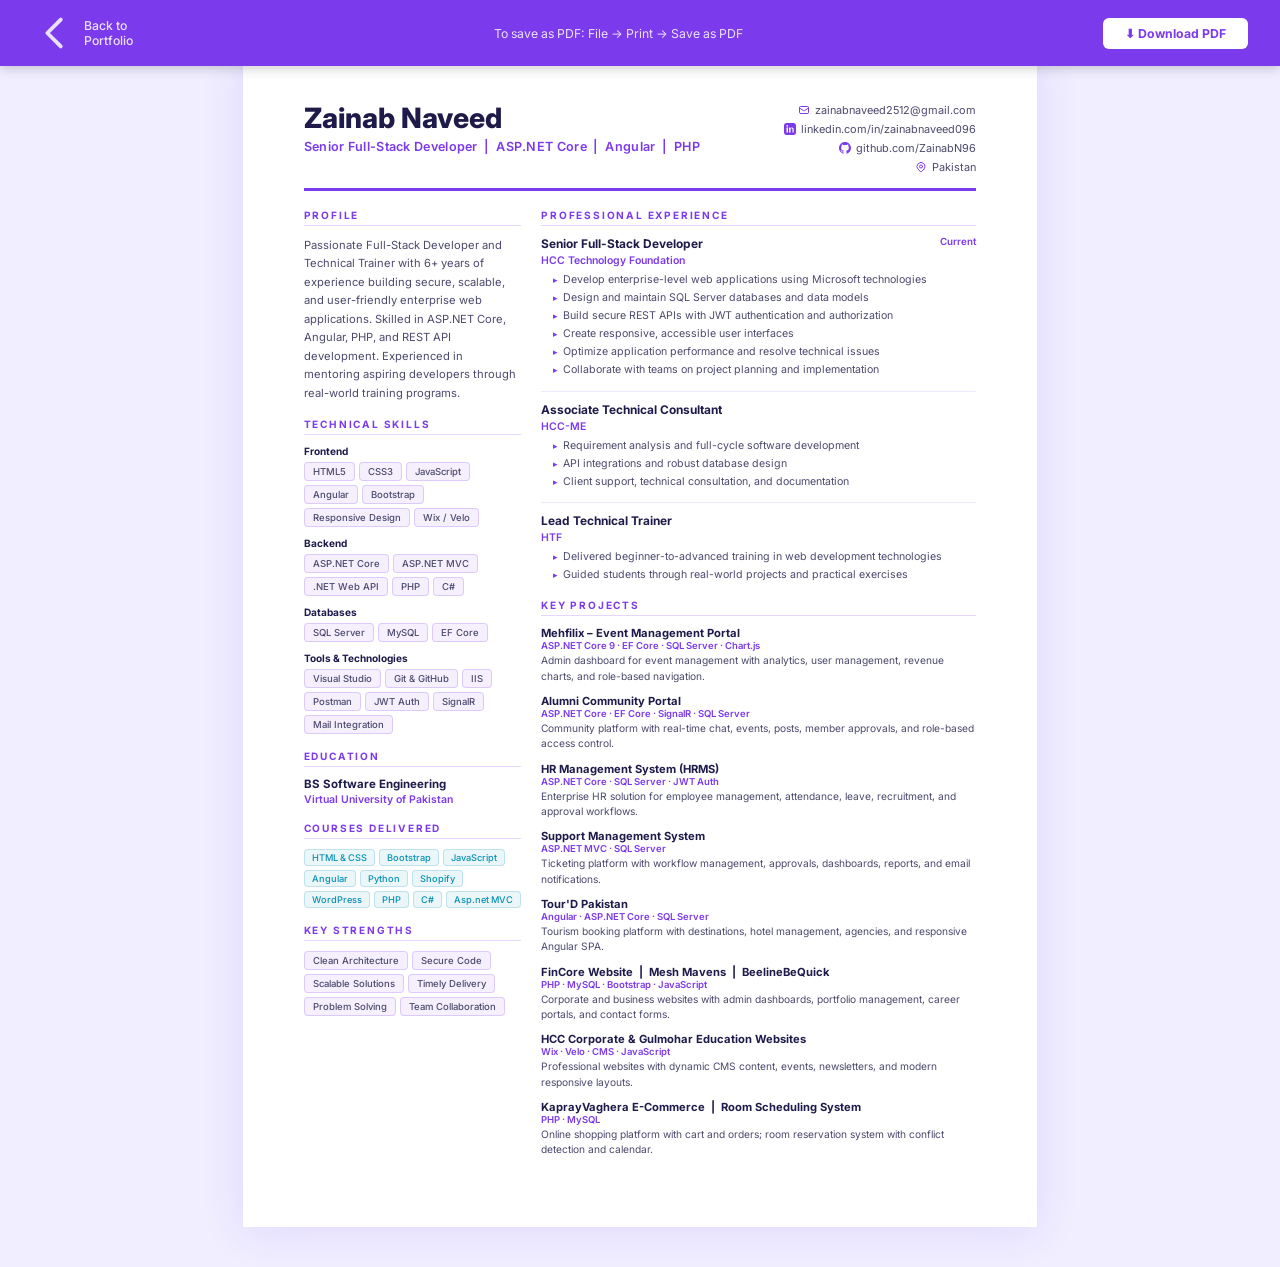
==== cv.html @ 4514706b "XZ" ====
<!DOCTYPE html>
<html lang="en">
<head>
  <meta charset="UTF-8">
  <meta name="viewport" content="width=device-width, initial-scale=1.0">
  <title>CV – Zainab Naveed</title>
  <link href="https://fonts.googleapis.com/css2?family=Inter:wght@300;400;500;600;700;800&display=swap" rel="stylesheet">
  <style>
    /* ── Print trigger bar (hidden when printing) ── */
    .print-bar {
      position: fixed; top: 0; left: 0; right: 0; z-index: 999;
      background: #7c3aed; color: #fff;
      display: flex; align-items: center; justify-content: space-between;
      padding: 10px 32px; font-family: 'Inter', sans-serif;
      font-size: 0.875rem; box-shadow: 0 2px 12px rgba(0,0,0,0.2);
    }
    .print-bar span { opacity: 0.85; }
    .print-btn {
      background: #fff; color: #7c3aed;
      border: none; border-radius: 6px;
      padding: 8px 22px; font-weight: 700;
      font-size: 0.875rem; cursor: pointer;
      font-family: 'Inter', sans-serif;
      transition: opacity 0.2s;
    }
    .print-btn:hover { opacity: 0.88; }
    .back-btn {
      color: rgba(255,255,255,0.85); text-decoration: none;
      font-weight: 500; display: flex; align-items: center; gap: 6px;
    }
    .back-btn:hover { color: #fff; }

    /* ── Page setup ── */
    * { margin: 0; padding: 0; box-sizing: border-box; }
    html { font-size: 14px; }
    body {
      font-family: 'Inter', sans-serif;
      color: #1e1b4b;
      background: #f0eeff;
      padding: 50px 0 40px;
    }

    .page {
      width: 210mm;
      min-height: 297mm;
      background: #fff;
      margin: 0 auto;
      padding: 14mm 16mm 14mm 16mm;
      box-shadow: 0 4px 40px rgba(124,58,237,0.12);
    }

    /* ── Header ── */
    .cv-header {
      display: flex;
      justify-content: space-between;
      align-items: flex-start;
      padding-bottom: 14px;
      border-bottom: 3px solid #7c3aed;
      margin-bottom: 18px;
    }
    .cv-name { font-size: 2rem; font-weight: 800; color: #1e1b4b; line-height: 1.1; }
    .cv-title {
      font-size: 0.9rem; font-weight: 600; color: #7c3aed;
      margin-top: 5px; letter-spacing: 0.3px;
    }
    .cv-contact {
      text-align: right; display: flex;
      flex-direction: column; gap: 5px;
    }
    .cv-contact a, .cv-contact span {
      font-size: 0.78rem; color: #4c4a6d;
      text-decoration: none; display: flex;
      align-items: center; justify-content: flex-end; gap: 5px;
    }
    .cv-contact a:hover { color: #7c3aed; }
    .cv-contact svg { width: 12px; height: 12px; flex-shrink: 0; color: #7c3aed; }

    /* ── Layout ── */
    .cv-body { display: grid; grid-template-columns: 1fr 2fr; gap: 20px; }

    /* ── Section titles ── */
    .section-title {
      font-size: 0.72rem; font-weight: 700;
      text-transform: uppercase; letter-spacing: 1.8px;
      color: #7c3aed; margin-bottom: 10px;
      padding-bottom: 4px;
      border-bottom: 1.5px solid rgba(124,58,237,0.2);
    }

    .cv-section { margin-bottom: 16px; }

    /* ── Skills ── */
    .skill-group { margin-bottom: 10px; }
    .skill-group-title { font-size: 0.72rem; font-weight: 700; color: #1e1b4b; margin-bottom: 5px; }
    .skill-tags { display: flex; flex-wrap: wrap; gap: 4px; }
    .skill-tag {
      font-size: 0.68rem; padding: 3px 8px;
      background: rgba(124,58,237,0.08);
      border: 1px solid rgba(124,58,237,0.2);
      border-radius: 4px; color: #4c4a6d; font-weight: 500;
    }

    /* ── Summary ── */
    .summary-text {
      font-size: 0.8rem; color: #4c4a6d;
      line-height: 1.65;
    }

    /* ── Experience ── */
    .exp-item { margin-bottom: 13px; }
    .exp-header { display: flex; justify-content: space-between; align-items: flex-start; margin-bottom: 3px; }
    .exp-role { font-size: 0.85rem; font-weight: 700; color: #1e1b4b; }
    .exp-date { font-size: 0.7rem; color: #7c3aed; font-weight: 600; white-space: nowrap; }
    .exp-company { font-size: 0.75rem; color: #7c3aed; font-weight: 600; margin-bottom: 5px; }
    .exp-list { padding-left: 12px; }
    .exp-list li {
      font-size: 0.76rem; color: #4c4a6d;
      margin-bottom: 2px; line-height: 1.5;
      list-style: none; position: relative; padding-left: 10px;
    }
    .exp-list li::before { content: '▸'; position: absolute; left: 0; color: #7c3aed; font-size: 0.65rem; top: 1px; }

    /* ── Projects ── */
    .proj-item { margin-bottom: 10px; }
    .proj-name { font-size: 0.8rem; font-weight: 700; color: #1e1b4b; }
    .proj-tech { font-size: 0.68rem; color: #7c3aed; font-weight: 600; margin-bottom: 2px; }
    .proj-desc { font-size: 0.73rem; color: #4c4a6d; line-height: 1.5; }

    /* ── Education ── */
    .edu-degree { font-size: 0.82rem; font-weight: 700; color: #1e1b4b; }
    .edu-inst { font-size: 0.75rem; color: #7c3aed; font-weight: 600; margin-top: 2px; }

    /* ── Courses ── */
    .course-tags { display: flex; flex-wrap: wrap; gap: 4px; }
    .course-tag {
      font-size: 0.66rem; padding: 2px 7px;
      background: rgba(8,145,178,0.08);
      border: 1px solid rgba(8,145,178,0.2);
      border-radius: 4px; color: #0891b2; font-weight: 500;
    }

    /* ── Divider ── */
    hr { border: none; border-top: 1px solid rgba(124,58,237,0.12); margin: 10px 0; }

    /* ── Print styles ── */
    @media print {
      .print-bar { display: none !important; }
      body { background: #fff; padding: 0; }
      .page { box-shadow: none; margin: 0; width: 100%; }
      a { color: inherit; }
      @page { margin: 10mm 12mm; size: A4; }
    }
  </style>
</head>
<body>

  <!-- Print bar -->
  <div class="print-bar">
    <a href="index.html" class="back-btn">
      <svg fill="none" stroke="currentColor" viewBox="0 0 24 24"><path stroke-linecap="round" stroke-linejoin="round" stroke-width="2" d="M15 19l-7-7 7-7"/></svg>
      Back to Portfolio
    </a>
    <span>To save as PDF: File → Print → Save as PDF</span>
    <button class="print-btn" onclick="window.print()">⬇ Download PDF</button>
  </div>

  <!-- CV Page -->
  <div class="page">

    <!-- Header -->
    <div class="cv-header">
      <div>
        <div class="cv-name">Zainab Naveed</div>
        <div class="cv-title">Senior Full-Stack Developer &nbsp;|&nbsp; ASP.NET Core &nbsp;|&nbsp; Angular &nbsp;|&nbsp; PHP</div>
      </div>
      <div class="cv-contact">
        <a href="mailto:zainabnaveed2512@gmail.com">
          <svg fill="none" stroke="currentColor" viewBox="0 0 24 24"><path stroke-linecap="round" stroke-linejoin="round" stroke-width="2" d="M3 8l7.89 5.26a2 2 0 002.22 0L21 8M5 19h14a2 2 0 002-2V7a2 2 0 00-2-2H5a2 2 0 00-2 2v10a2 2 0 002 2z"/></svg>
          zainabnaveed2512@gmail.com
        </a>
        <a href="https://linkedin.com/in/zainabnaveed096" target="_blank">
          <svg fill="currentColor" viewBox="0 0 24 24"><path d="M19 0h-14c-2.76 0-5 2.24-5 5v14c0 2.76 2.24 5 5 5h14c2.76 0 5-2.24 5-5v-14c0-2.76-2.24-5-5-5zm-11 19h-3v-10h3v10zm-1.5-11.27c-.97 0-1.75-.79-1.75-1.75s.78-1.75 1.75-1.75 1.75.79 1.75 1.75-.78 1.75-1.75 1.75zm13.5 11.27h-3v-5.5c0-1.32-.03-3-1.83-3-1.83 0-2.11 1.43-2.11 2.91v5.59h-3v-10h2.88v1.37h.04c.4-.76 1.38-1.56 2.84-1.56 3.04 0 3.6 2 3.6 4.59v5.6z"/></svg>
          linkedin.com/in/zainabnaveed096
        </a>
        <a href="https://github.com/ZainabN96" target="_blank">
          <svg fill="currentColor" viewBox="0 0 24 24"><path d="M12 0C5.37 0 0 5.37 0 12c0 5.3 3.438 9.8 8.205 11.385.6.113.82-.258.82-.577v-2.165c-3.338.726-4.033-1.416-4.033-1.416-.546-1.387-1.333-1.756-1.333-1.756-1.089-.745.083-.729.083-.729 1.205.084 1.839 1.237 1.839 1.237 1.07 1.834 2.807 1.304 3.492.997.107-.775.418-1.305.762-1.604-2.665-.305-5.467-1.334-5.467-5.931 0-1.311.469-2.381 1.236-3.221-.124-.303-.535-1.524.117-3.176 0 0 1.008-.322 3.301 1.23A11.509 11.509 0 0112 5.803c1.02.005 2.047.138 3.006.404 2.291-1.552 3.297-1.23 3.297-1.23.653 1.653.242 2.874.118 3.176.77.84 1.235 1.911 1.235 3.221 0 4.609-2.807 5.624-5.479 5.921.43.372.823 1.102.823 2.222v3.293c0 .319.218.694.825.576C20.565 21.796 24 17.3 24 12c0-6.63-5.37-12-12-12z"/></svg>
          github.com/ZainabN96
        </a>
        <span>
          <svg fill="none" stroke="currentColor" viewBox="0 0 24 24"><path stroke-linecap="round" stroke-linejoin="round" stroke-width="2" d="M17.657 16.657L13.414 20.9a1.998 1.998 0 01-2.827 0l-4.244-4.243a8 8 0 1111.314 0z"/><path stroke-linecap="round" stroke-linejoin="round" stroke-width="2" d="M15 11a3 3 0 11-6 0 3 3 0 016 0z"/></svg>
          Pakistan
        </span>
      </div>
    </div>

    <!-- Body -->
    <div class="cv-body">

      <!-- LEFT COLUMN -->
      <div class="cv-left">

        <!-- Summary -->
        <div class="cv-section">
          <div class="section-title">Profile</div>
          <p class="summary-text">
            Passionate Full-Stack Developer and Technical Trainer with 6+ years of experience building secure, scalable, and user-friendly enterprise web applications. Skilled in ASP.NET Core, Angular, PHP, and REST API development. Experienced in mentoring aspiring developers through real-world training programs.
          </p>
        </div>

        <!-- Skills -->
        <div class="cv-section">
          <div class="section-title">Technical Skills</div>

          <div class="skill-group">
            <div class="skill-group-title">Frontend</div>
            <div class="skill-tags">
              <span class="skill-tag">HTML5</span>
              <span class="skill-tag">CSS3</span>
              <span class="skill-tag">JavaScript</span>
              <span class="skill-tag">Angular</span>
              <span class="skill-tag">Bootstrap</span>
              <span class="skill-tag">Responsive Design</span>
              <span class="skill-tag">Wix / Velo</span>
            </div>
          </div>

          <div class="skill-group">
            <div class="skill-group-title">Backend</div>
            <div class="skill-tags">
              <span class="skill-tag">ASP.NET Core</span>
              <span class="skill-tag">ASP.NET MVC</span>
              <span class="skill-tag">.NET Web API</span>
              <span class="skill-tag">PHP</span>
              <span class="skill-tag">C#</span>
            </div>
          </div>

          <div class="skill-group">
            <div class="skill-group-title">Databases</div>
            <div class="skill-tags">
              <span class="skill-tag">SQL Server</span>
              <span class="skill-tag">MySQL</span>
              <span class="skill-tag">EF Core</span>
            </div>
          </div>

          <div class="skill-group">
            <div class="skill-group-title">Tools & Technologies</div>
            <div class="skill-tags">
              <span class="skill-tag">Visual Studio</span>
              <span class="skill-tag">Git & GitHub</span>
              <span class="skill-tag">IIS</span>
              <span class="skill-tag">Postman</span>
              <span class="skill-tag">JWT Auth</span>
              <span class="skill-tag">SignalR</span>
              <span class="skill-tag">Mail Integration</span>
            </div>
          </div>
        </div>

        <!-- Education -->
        <div class="cv-section">
          <div class="section-title">Education</div>
          <div class="edu-degree">BS Software Engineering</div>
          <div class="edu-inst">Virtual University of Pakistan</div>
        </div>

        <!-- Training Courses -->
        <div class="cv-section">
          <div class="section-title">Courses Delivered</div>
          <div class="course-tags">
            <span class="course-tag">HTML & CSS</span>
            <span class="course-tag">Bootstrap</span>
            <span class="course-tag">JavaScript</span>
            <span class="course-tag">Angular</span>
            <span class="course-tag">Python</span>
            <span class="course-tag">Shopify</span>
            <span class="course-tag">WordPress</span>
            <span class="course-tag">PHP</span>
            <span class="course-tag">C#</span>
            <span class="course-tag">Asp.net MVC</span>
          </div>
        </div>

        <!-- Key Strengths -->
        <div class="cv-section">
          <div class="section-title">Key Strengths</div>
          <div class="skill-tags">
            <span class="skill-tag">Clean Architecture</span>
            <span class="skill-tag">Secure Code</span>
            <span class="skill-tag">Scalable Solutions</span>
            <span class="skill-tag">Timely Delivery</span>
            <span class="skill-tag">Problem Solving</span>
            <span class="skill-tag">Team Collaboration</span>
          </div>
        </div>

      </div>

      <!-- RIGHT COLUMN -->
      <div class="cv-right">

        <!-- Experience -->
        <div class="cv-section">
          <div class="section-title">Professional Experience</div>

          <div class="exp-item">
            <div class="exp-header">
              <div class="exp-role">Senior Full-Stack Developer</div>
              <div class="exp-date">Current</div>
            </div>
            <div class="exp-company">HCC Technology Foundation</div>
            <ul class="exp-list">
              <li>Develop enterprise-level web applications using Microsoft technologies</li>
              <li>Design and maintain SQL Server databases and data models</li>
              <li>Build secure REST APIs with JWT authentication and authorization</li>
              <li>Create responsive, accessible user interfaces</li>
              <li>Optimize application performance and resolve technical issues</li>
              <li>Collaborate with teams on project planning and implementation</li>
            </ul>
          </div>

          <hr>

          <div class="exp-item">
            <div class="exp-header">
              <div class="exp-role">Associate Technical Consultant</div>
            </div>
            <div class="exp-company">HCC-ME</div>
            <ul class="exp-list">
              <li>Requirement analysis and full-cycle software development</li>
              <li>API integrations and robust database design</li>
              <li>Client support, technical consultation, and documentation</li>
            </ul>
          </div>

          <hr>

          <div class="exp-item">
            <div class="exp-header">
              <div class="exp-role">Lead Technical Trainer</div>
            </div>
            <div class="exp-company">HTF</div>
            <ul class="exp-list">
              <li>Delivered beginner-to-advanced training in web development technologies</li>
              <li>Guided students through real-world projects and practical exercises</li>
            </ul>
          </div>
        </div>

        <!-- Projects -->
        <div class="cv-section">
          <div class="section-title">Key Projects</div>

          <div class="proj-item">
            <div class="proj-name">Mehfilix – Event Management Portal</div>
            <div class="proj-tech">ASP.NET Core 9 · EF Core · SQL Server · Chart.js</div>
            <div class="proj-desc">Admin dashboard for event management with analytics, user management, revenue charts, and role-based navigation.</div>
          </div>

          <div class="proj-item">
            <div class="proj-name">Alumni Community Portal</div>
            <div class="proj-tech">ASP.NET Core · EF Core · SignalR · SQL Server</div>
            <div class="proj-desc">Community platform with real-time chat, events, posts, member approvals, and role-based access control.</div>
          </div>

          <div class="proj-item">
            <div class="proj-name">HR Management System (HRMS)</div>
            <div class="proj-tech">ASP.NET Core · SQL Server · JWT Auth</div>
            <div class="proj-desc">Enterprise HR solution for employee management, attendance, leave, recruitment, and approval workflows.</div>
          </div>

          <div class="proj-item">
            <div class="proj-name">Support Management System</div>
            <div class="proj-tech">ASP.NET MVC · SQL Server</div>
            <div class="proj-desc">Ticketing platform with workflow management, approvals, dashboards, reports, and email notifications.</div>
          </div>

          <div class="proj-item">
            <div class="proj-name">Tour'D Pakistan</div>
            <div class="proj-tech">Angular · ASP.NET Core · SQL Server</div>
            <div class="proj-desc">Tourism booking platform with destinations, hotel management, agencies, and responsive Angular SPA.</div>
          </div>

          <div class="proj-item">
            <div class="proj-name">FinCore Website &nbsp;|&nbsp; Mesh Mavens &nbsp;|&nbsp; BeelineBeQuick</div>
            <div class="proj-tech">PHP · MySQL · Bootstrap · JavaScript</div>
            <div class="proj-desc">Corporate and business websites with admin dashboards, portfolio management, career portals, and contact forms.</div>
          </div>

          <div class="proj-item">
            <div class="proj-name">HCC Corporate &amp; Gulmohar Education Websites</div>
            <div class="proj-tech">Wix · Velo · CMS · JavaScript</div>
            <div class="proj-desc">Professional websites with dynamic CMS content, events, newsletters, and modern responsive layouts.</div>
          </div>

          <div class="proj-item">
            <div class="proj-name">KaprayVaghera E-Commerce &nbsp;|&nbsp; Room Scheduling System</div>
            <div class="proj-tech">PHP · MySQL</div>
            <div class="proj-desc">Online shopping platform with cart and orders; room reservation system with conflict detection and calendar.</div>
          </div>

        </div>

      </div>
    </div><!-- /cv-body -->

  </div><!-- /page -->

</body>
</html>
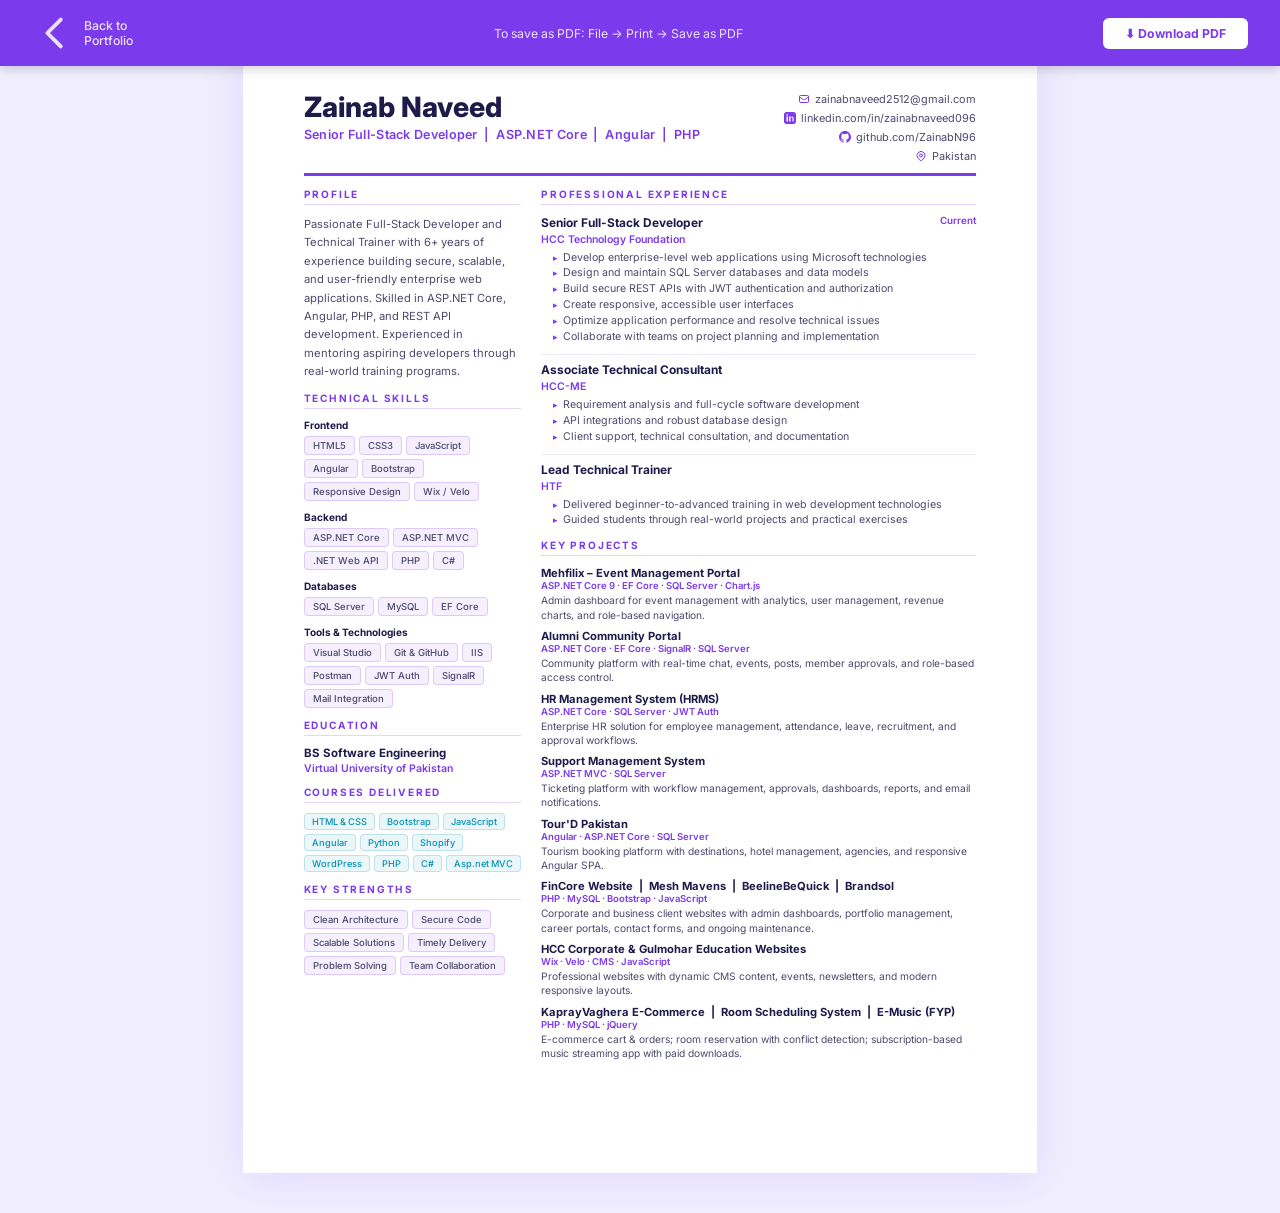
==== commit f8090599: "cv imp" ====
--- a/cv.html
+++ b/cv.html
@@ -45,7 +45,7 @@
       min-height: 297mm;
       background: #fff;
       margin: 0 auto;
-      padding: 14mm 16mm 14mm 16mm;
+      padding: 11mm 16mm 11mm 16mm;
       box-shadow: 0 4px 40px rgba(124,58,237,0.12);
     }
 
@@ -54,9 +54,9 @@
       display: flex;
       justify-content: space-between;
       align-items: flex-start;
-      padding-bottom: 14px;
+      padding-bottom: 10px;
       border-bottom: 3px solid #7c3aed;
-      margin-bottom: 18px;
+      margin-bottom: 12px;
     }
     .cv-name { font-size: 2rem; font-weight: 800; color: #1e1b4b; line-height: 1.1; }
     .cv-title {
@@ -87,7 +87,7 @@
       border-bottom: 1.5px solid rgba(124,58,237,0.2);
     }
 
-    .cv-section { margin-bottom: 16px; }
+    .cv-section { margin-bottom: 11px; }
 
     /* ── Skills ── */
     .skill-group { margin-bottom: 10px; }
@@ -107,7 +107,7 @@
     }
 
     /* ── Experience ── */
-    .exp-item { margin-bottom: 13px; }
+    .exp-item { margin-bottom: 9px; }
     .exp-header { display: flex; justify-content: space-between; align-items: flex-start; margin-bottom: 3px; }
     .exp-role { font-size: 0.85rem; font-weight: 700; color: #1e1b4b; }
     .exp-date { font-size: 0.7rem; color: #7c3aed; font-weight: 600; white-space: nowrap; }
@@ -115,16 +115,16 @@
     .exp-list { padding-left: 12px; }
     .exp-list li {
       font-size: 0.76rem; color: #4c4a6d;
-      margin-bottom: 2px; line-height: 1.5;
+      margin-bottom: 1px; line-height: 1.4;
       list-style: none; position: relative; padding-left: 10px;
     }
     .exp-list li::before { content: '▸'; position: absolute; left: 0; color: #7c3aed; font-size: 0.65rem; top: 1px; }
 
     /* ── Projects ── */
-    .proj-item { margin-bottom: 10px; }
+    .proj-item { margin-bottom: 7px; }
     .proj-name { font-size: 0.8rem; font-weight: 700; color: #1e1b4b; }
     .proj-tech { font-size: 0.68rem; color: #7c3aed; font-weight: 600; margin-bottom: 2px; }
-    .proj-desc { font-size: 0.73rem; color: #4c4a6d; line-height: 1.5; }
+    .proj-desc { font-size: 0.73rem; color: #4c4a6d; line-height: 1.4; }
 
     /* ── Education ── */
     .edu-degree { font-size: 0.82rem; font-weight: 700; color: #1e1b4b; }
@@ -140,7 +140,7 @@
     }
 
     /* ── Divider ── */
-    hr { border: none; border-top: 1px solid rgba(124,58,237,0.12); margin: 10px 0; }
+    hr { border: none; border-top: 1px solid rgba(124,58,237,0.12); margin: 7px 0; }
 
     /* ── Print styles ── */
     @media print {
@@ -148,7 +148,7 @@
       body { background: #fff; padding: 0; }
       .page { box-shadow: none; margin: 0; width: 100%; }
       a { color: inherit; }
-      @page { margin: 10mm 12mm; size: A4; }
+      @page { margin: 0; size: A4; }
     }
   </style>
 </head>
@@ -383,9 +383,9 @@
           </div>
 
           <div class="proj-item">
-            <div class="proj-name">FinCore Website &nbsp;|&nbsp; Mesh Mavens &nbsp;|&nbsp; BeelineBeQuick</div>
+            <div class="proj-name">FinCore Website &nbsp;|&nbsp; Mesh Mavens &nbsp;|&nbsp; BeelineBeQuick &nbsp;|&nbsp; Brandsol</div>
             <div class="proj-tech">PHP · MySQL · Bootstrap · JavaScript</div>
-            <div class="proj-desc">Corporate and business websites with admin dashboards, portfolio management, career portals, and contact forms.</div>
+            <div class="proj-desc">Corporate and business client websites with admin dashboards, portfolio management, career portals, contact forms, and ongoing maintenance.</div>
           </div>
 
           <div class="proj-item">
@@ -395,9 +395,9 @@
           </div>
 
           <div class="proj-item">
-            <div class="proj-name">KaprayVaghera E-Commerce &nbsp;|&nbsp; Room Scheduling System</div>
-            <div class="proj-tech">PHP · MySQL</div>
-            <div class="proj-desc">Online shopping platform with cart and orders; room reservation system with conflict detection and calendar.</div>
+            <div class="proj-name">KaprayVaghera E-Commerce &nbsp;|&nbsp; Room Scheduling System &nbsp;|&nbsp; E-Music (FYP)</div>
+            <div class="proj-tech">PHP · MySQL · jQuery</div>
+            <div class="proj-desc">E-commerce cart &amp; orders; room reservation with conflict detection; subscription-based music streaming app with paid downloads.</div>
           </div>
 
         </div>
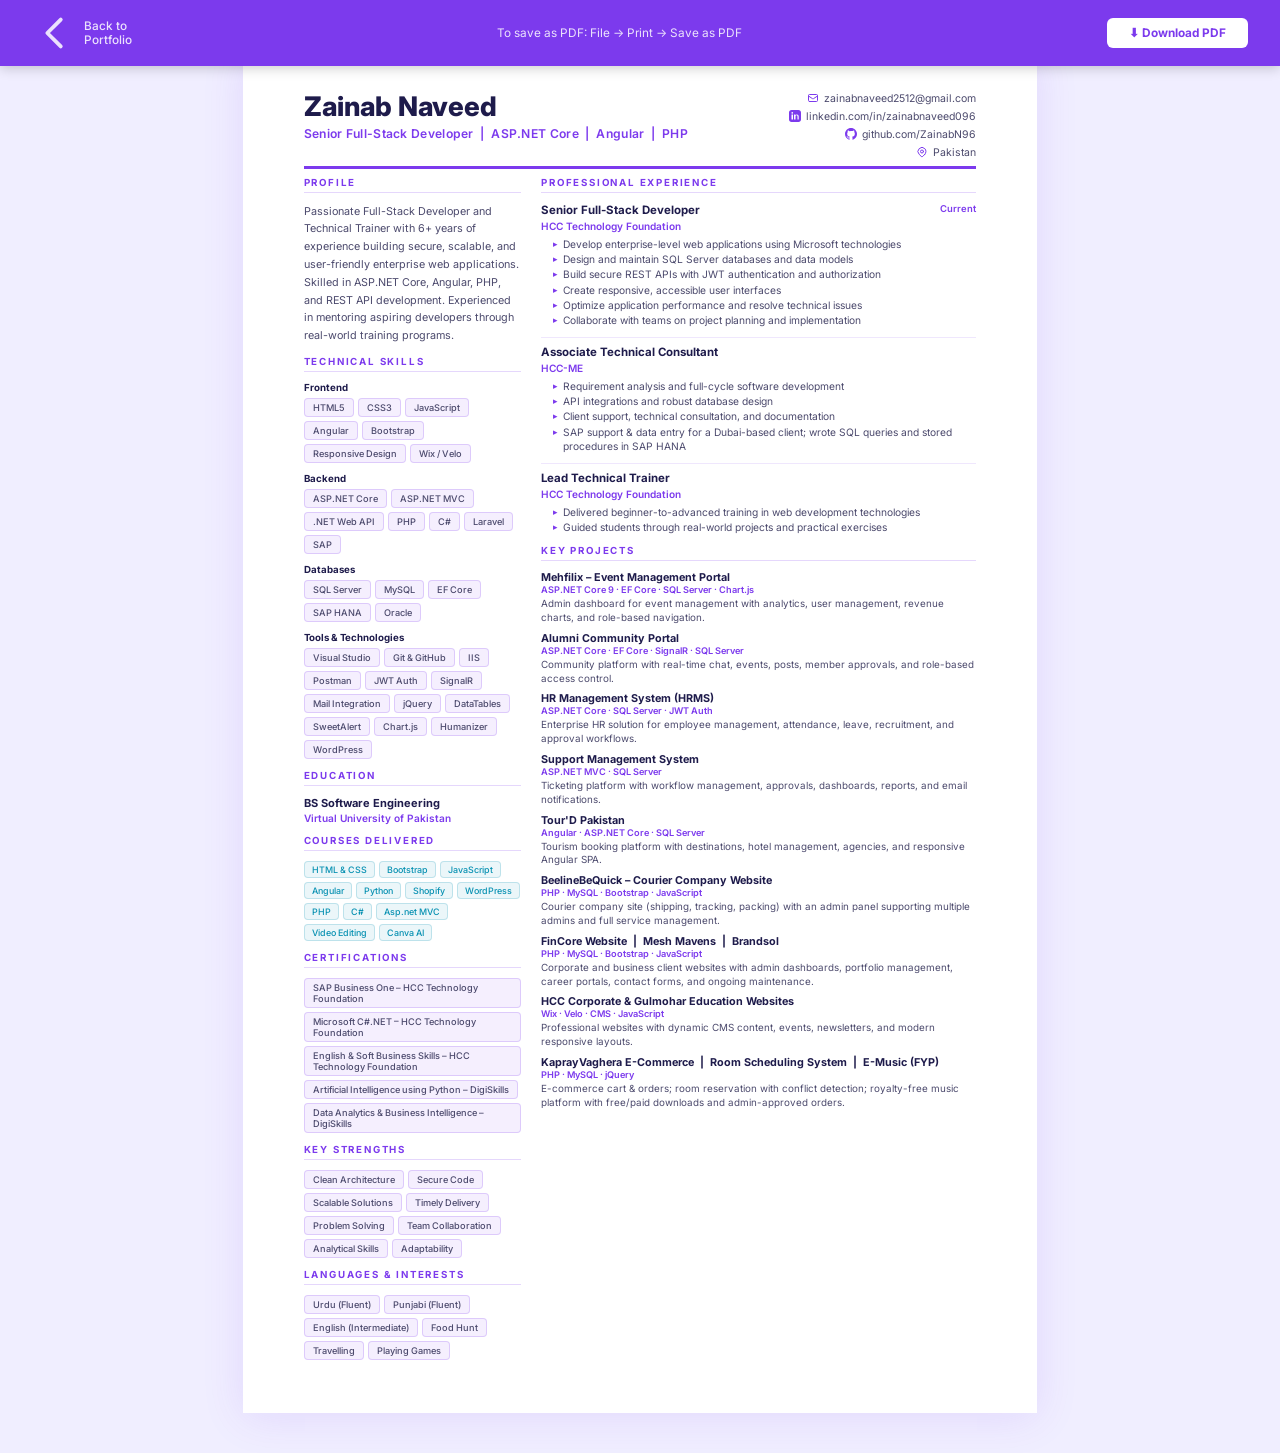
==== commit cdf7dfd9: "update CV and index pages; adjust styles, add skills, and enhance project descriptions" ====
--- a/cv.html
+++ b/cv.html
@@ -32,7 +32,7 @@
 
     /* ── Page setup ── */
     * { margin: 0; padding: 0; box-sizing: border-box; }
-    html { font-size: 14px; }
+    html { font-size: 13.5px; }
     body {
       font-family: 'Inter', sans-serif;
       color: #1e1b4b;
@@ -54,9 +54,9 @@
       display: flex;
       justify-content: space-between;
       align-items: flex-start;
-      padding-bottom: 10px;
+      padding-bottom: 7px;
       border-bottom: 3px solid #7c3aed;
-      margin-bottom: 12px;
+      margin-bottom: 8px;
     }
     .cv-name { font-size: 2rem; font-weight: 800; color: #1e1b4b; line-height: 1.1; }
     .cv-title {
@@ -146,9 +146,11 @@
     @media print {
       .print-bar { display: none !important; }
       body { background: #fff; padding: 0; }
-      .page { box-shadow: none; margin: 0; width: 100%; }
+      .page { box-shadow: none; margin: 0; width: 100%; min-height: 0; padding: 0; }
+      .cv-body { display: block; }
+      .cv-left, .cv-right { width: 100%; }
       a { color: inherit; }
-      @page { margin: 0; size: A4; }
+      @page { margin: 12mm 14mm; size: A4; }
     }
   </style>
 </head>
@@ -232,6 +234,8 @@
               <span class="skill-tag">.NET Web API</span>
               <span class="skill-tag">PHP</span>
               <span class="skill-tag">C#</span>
+              <span class="skill-tag">Laravel</span>
+              <span class="skill-tag">SAP</span>
             </div>
           </div>
 
@@ -241,6 +245,8 @@
               <span class="skill-tag">SQL Server</span>
               <span class="skill-tag">MySQL</span>
               <span class="skill-tag">EF Core</span>
+              <span class="skill-tag">SAP HANA</span>
+              <span class="skill-tag">Oracle</span>
             </div>
           </div>
 
@@ -254,6 +260,12 @@
               <span class="skill-tag">JWT Auth</span>
               <span class="skill-tag">SignalR</span>
               <span class="skill-tag">Mail Integration</span>
+              <span class="skill-tag">jQuery</span>
+              <span class="skill-tag">DataTables</span>
+              <span class="skill-tag">SweetAlert</span>
+              <span class="skill-tag">Chart.js</span>
+              <span class="skill-tag">Humanizer</span>
+              <span class="skill-tag">WordPress</span>
             </div>
           </div>
         </div>
@@ -279,6 +291,20 @@
             <span class="course-tag">PHP</span>
             <span class="course-tag">C#</span>
             <span class="course-tag">Asp.net MVC</span>
+            <span class="course-tag">Video Editing</span>
+            <span class="course-tag">Canva AI</span>
+          </div>
+        </div>
+
+        <!-- Certifications -->
+        <div class="cv-section">
+          <div class="section-title">Certifications</div>
+          <div class="skill-tags">
+            <span class="skill-tag">SAP Business One – HCC Technology Foundation</span>
+            <span class="skill-tag">Microsoft C#.NET – HCC Technology Foundation</span>
+            <span class="skill-tag">English &amp; Soft Business Skills – HCC Technology Foundation</span>
+            <span class="skill-tag">Artificial Intelligence using Python – DigiSkills</span>
+            <span class="skill-tag">Data Analytics &amp; Business Intelligence – DigiSkills</span>
           </div>
         </div>
 
@@ -292,6 +318,21 @@
             <span class="skill-tag">Timely Delivery</span>
             <span class="skill-tag">Problem Solving</span>
             <span class="skill-tag">Team Collaboration</span>
+            <span class="skill-tag">Analytical Skills</span>
+            <span class="skill-tag">Adaptability</span>
+          </div>
+        </div>
+
+        <!-- Languages & Interests -->
+        <div class="cv-section">
+          <div class="section-title">Languages &amp; Interests</div>
+          <div class="skill-tags">
+            <span class="skill-tag">Urdu (Fluent)</span>
+            <span class="skill-tag">Punjabi (Fluent)</span>
+            <span class="skill-tag">English (Intermediate)</span>
+            <span class="skill-tag">Food Hunt</span>
+            <span class="skill-tag">Travelling</span>
+            <span class="skill-tag">Playing Games</span>
           </div>
         </div>
 
@@ -331,6 +372,7 @@
               <li>Requirement analysis and full-cycle software development</li>
               <li>API integrations and robust database design</li>
               <li>Client support, technical consultation, and documentation</li>
+              <li>SAP support &amp; data entry for a Dubai-based client; wrote SQL queries and stored procedures in SAP HANA</li>
             </ul>
           </div>
 
@@ -340,7 +382,7 @@
             <div class="exp-header">
               <div class="exp-role">Lead Technical Trainer</div>
             </div>
-            <div class="exp-company">HTF</div>
+            <div class="exp-company">HCC Technology Foundation</div>
             <ul class="exp-list">
               <li>Delivered beginner-to-advanced training in web development technologies</li>
               <li>Guided students through real-world projects and practical exercises</li>
@@ -383,7 +425,13 @@
           </div>
 
           <div class="proj-item">
-            <div class="proj-name">FinCore Website &nbsp;|&nbsp; Mesh Mavens &nbsp;|&nbsp; BeelineBeQuick &nbsp;|&nbsp; Brandsol</div>
+            <div class="proj-name">BeelineBeQuick – Courier Company Website</div>
+            <div class="proj-tech">PHP · MySQL · Bootstrap · JavaScript</div>
+            <div class="proj-desc">Courier company site (shipping, tracking, packing) with an admin panel supporting multiple admins and full service management.</div>
+          </div>
+
+          <div class="proj-item">
+            <div class="proj-name">FinCore Website &nbsp;|&nbsp; Mesh Mavens &nbsp;|&nbsp; Brandsol</div>
             <div class="proj-tech">PHP · MySQL · Bootstrap · JavaScript</div>
             <div class="proj-desc">Corporate and business client websites with admin dashboards, portfolio management, career portals, contact forms, and ongoing maintenance.</div>
           </div>
@@ -397,7 +445,7 @@
           <div class="proj-item">
             <div class="proj-name">KaprayVaghera E-Commerce &nbsp;|&nbsp; Room Scheduling System &nbsp;|&nbsp; E-Music (FYP)</div>
             <div class="proj-tech">PHP · MySQL · jQuery</div>
-            <div class="proj-desc">E-commerce cart &amp; orders; room reservation with conflict detection; subscription-based music streaming app with paid downloads.</div>
+            <div class="proj-desc">E-commerce cart &amp; orders; room reservation with conflict detection; royalty-free music platform with free/paid downloads and admin-approved orders.</div>
           </div>
 
         </div>
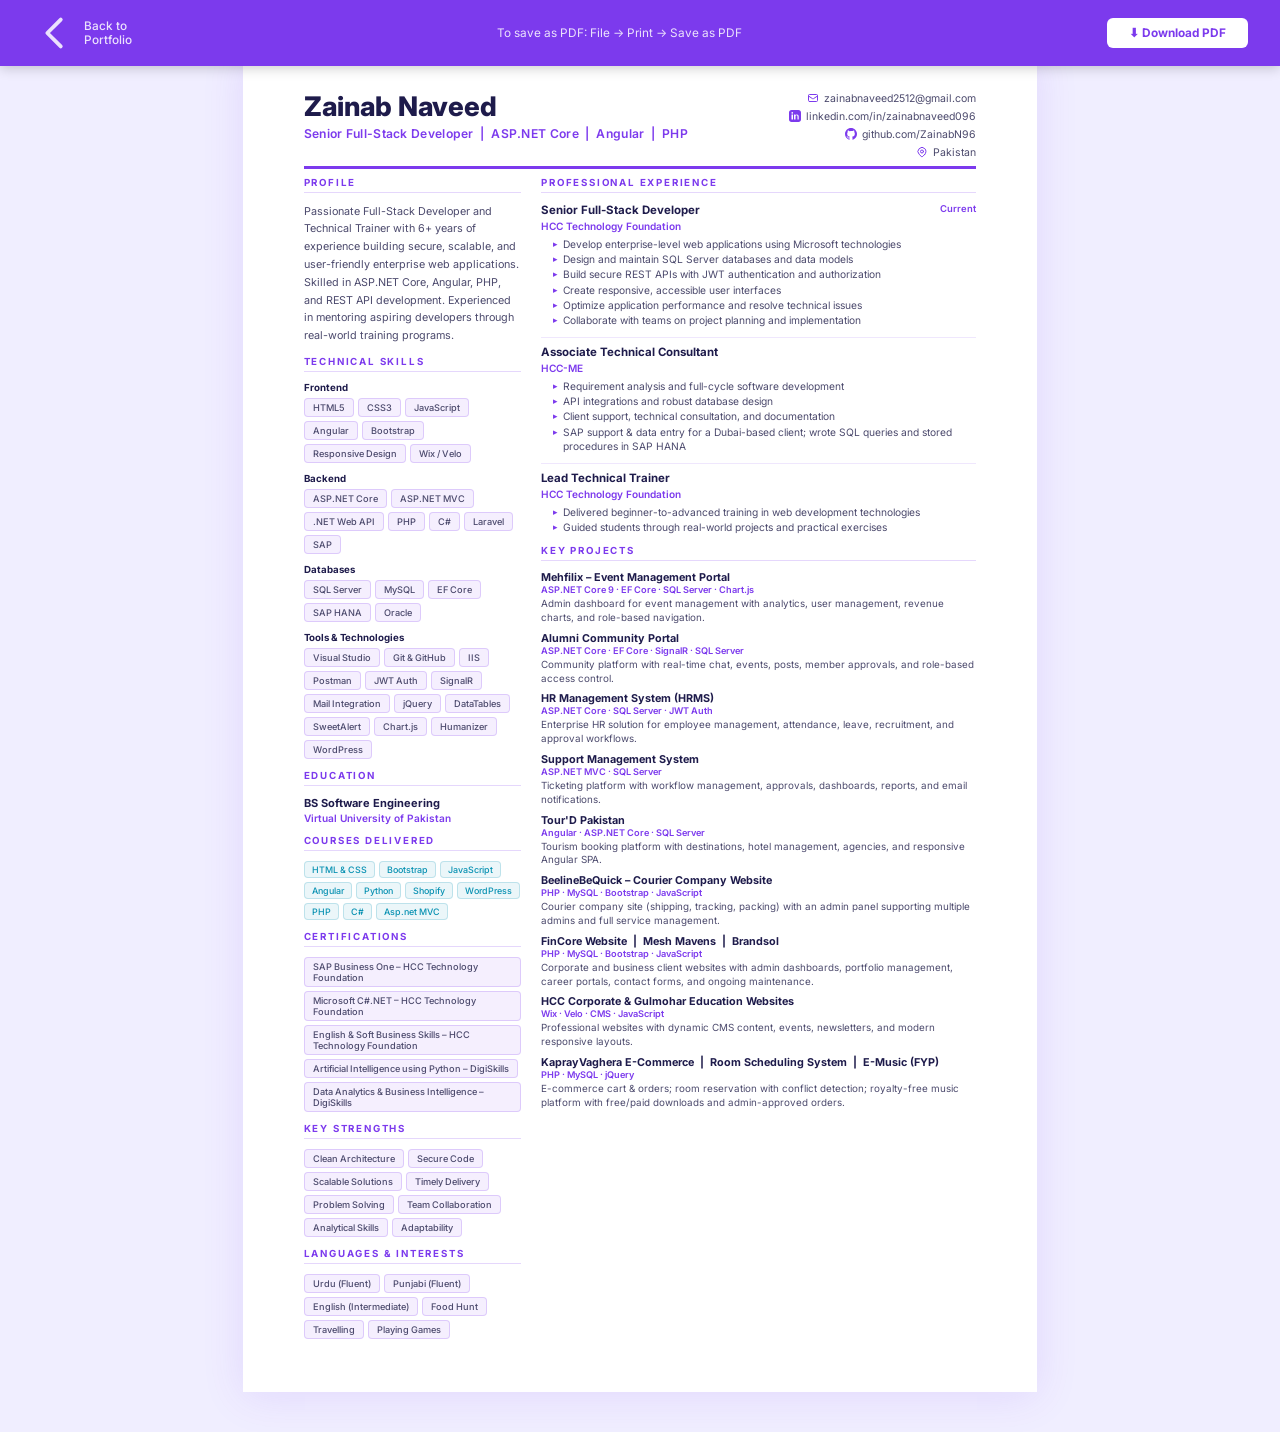
==== commit 4045e900: "remove "Canva AI" and "Video Editing" from skills section in CV and index pages" ====
--- a/cv.html
+++ b/cv.html
@@ -291,8 +291,6 @@
             <span class="course-tag">PHP</span>
             <span class="course-tag">C#</span>
             <span class="course-tag">Asp.net MVC</span>
-            <span class="course-tag">Video Editing</span>
-            <span class="course-tag">Canva AI</span>
           </div>
         </div>
 
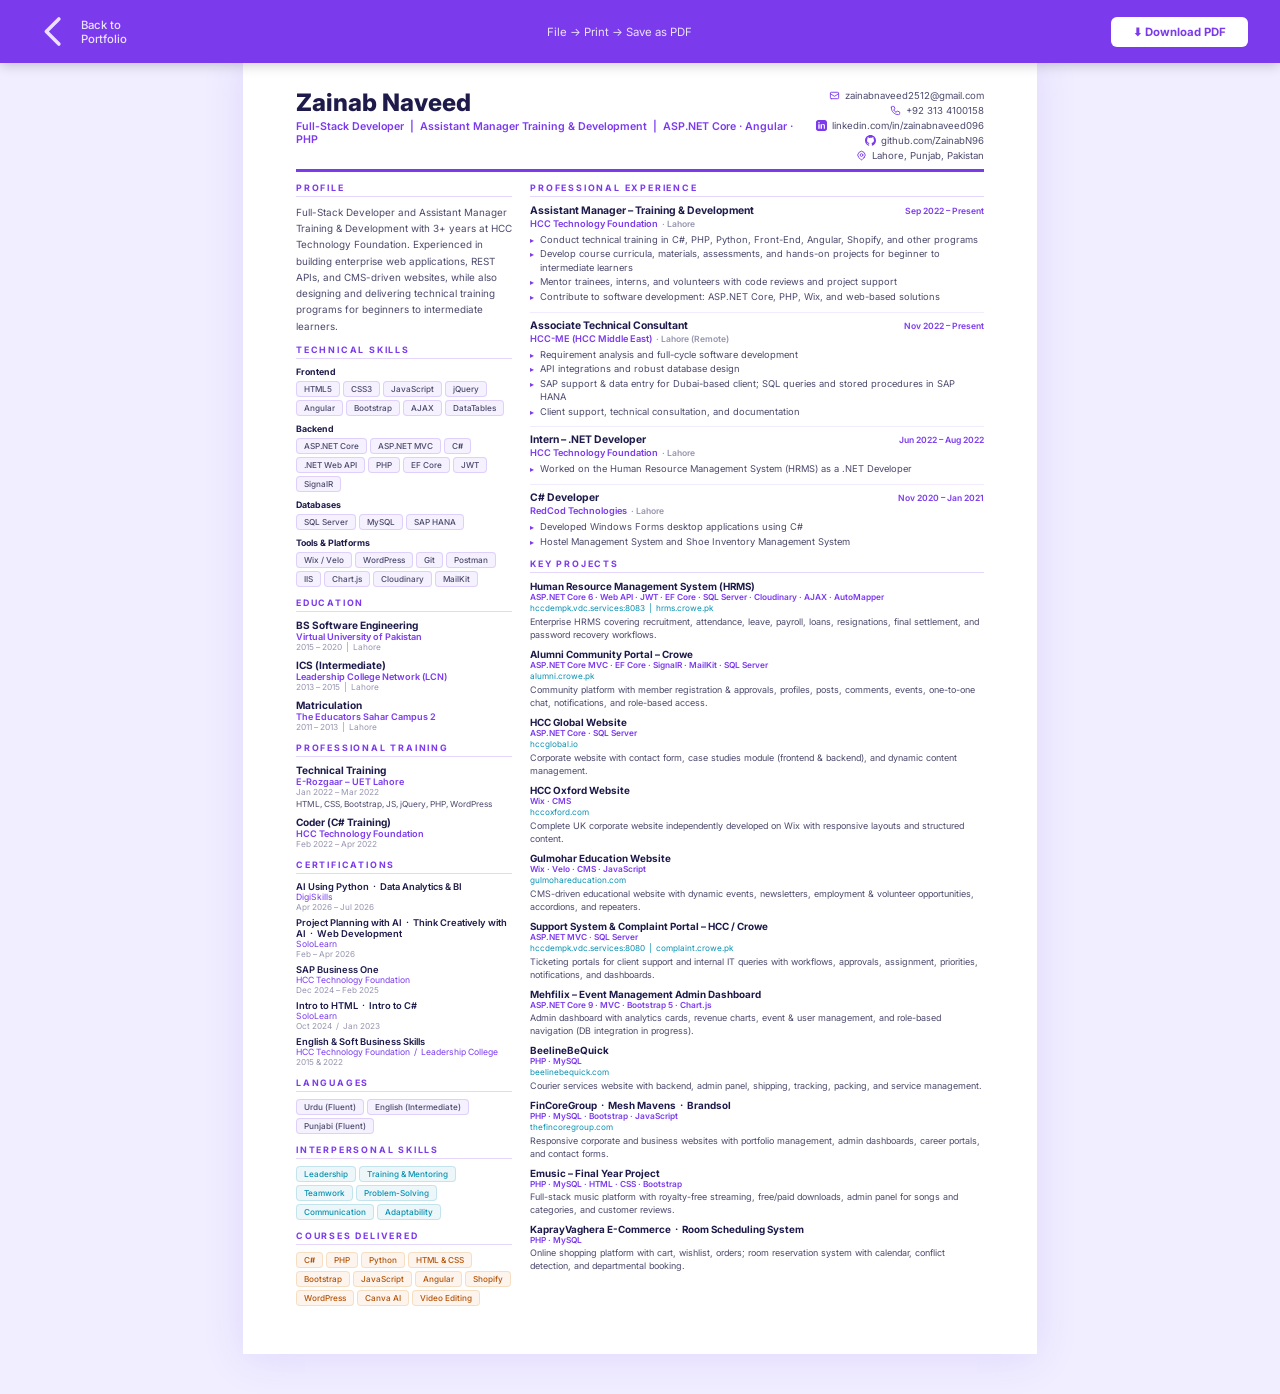
==== commit 2d5fc14b: "Update contact information and job roles in index.html; enhance timeline styles in style.css" ====
--- a/cv.html
+++ b/cv.html
@@ -6,7 +6,6 @@
   <title>CV – Zainab Naveed</title>
   <link href="https://fonts.googleapis.com/css2?family=Inter:wght@300;400;500;600;700;800&display=swap" rel="stylesheet">
   <style>
-    /* ── Print trigger bar (hidden when printing) ── */
     .print-bar {
       position: fixed; top: 0; left: 0; right: 0; z-index: 999;
       background: #7c3aed; color: #fff;
@@ -16,12 +15,9 @@
     }
     .print-bar span { opacity: 0.85; }
     .print-btn {
-      background: #fff; color: #7c3aed;
-      border: none; border-radius: 6px;
-      padding: 8px 22px; font-weight: 700;
-      font-size: 0.875rem; cursor: pointer;
-      font-family: 'Inter', sans-serif;
-      transition: opacity 0.2s;
+      background: #fff; color: #7c3aed; border: none; border-radius: 6px;
+      padding: 8px 22px; font-weight: 700; font-size: 0.875rem;
+      cursor: pointer; font-family: 'Inter', sans-serif;
     }
     .print-btn:hover { opacity: 0.88; }
     .back-btn {
@@ -30,156 +26,132 @@
     }
     .back-btn:hover { color: #fff; }
 
-    /* ── Page setup ── */
     * { margin: 0; padding: 0; box-sizing: border-box; }
-    html { font-size: 13.5px; }
+    html { font-size: 13px; }
     body {
       font-family: 'Inter', sans-serif;
-      color: #1e1b4b;
-      background: #f0eeff;
-      padding: 50px 0 40px;
-    }
-
+      color: #1e1b4b; background: #f0eeff;
+      padding: 52px 0 40px;
+    }
     .page {
-      width: 210mm;
-      min-height: 297mm;
-      background: #fff;
-      margin: 0 auto;
-      padding: 11mm 16mm 11mm 16mm;
+      width: 210mm; min-height: 297mm;
+      background: #fff; margin: 0 auto;
+      padding: 10mm 14mm 10mm 14mm;
       box-shadow: 0 4px 40px rgba(124,58,237,0.12);
     }
 
     /* ── Header ── */
     .cv-header {
-      display: flex;
-      justify-content: space-between;
-      align-items: flex-start;
-      padding-bottom: 7px;
-      border-bottom: 3px solid #7c3aed;
-      margin-bottom: 8px;
-    }
-    .cv-name { font-size: 2rem; font-weight: 800; color: #1e1b4b; line-height: 1.1; }
-    .cv-title {
-      font-size: 0.9rem; font-weight: 600; color: #7c3aed;
-      margin-top: 5px; letter-spacing: 0.3px;
-    }
-    .cv-contact {
-      text-align: right; display: flex;
-      flex-direction: column; gap: 5px;
-    }
+      display: flex; justify-content: space-between; align-items: flex-start;
+      padding-bottom: 8px; border-bottom: 3px solid #7c3aed; margin-bottom: 10px;
+    }
+    .cv-name { font-size: 1.85rem; font-weight: 800; color: #1e1b4b; line-height: 1.1; }
+    .cv-tagline { font-size: 0.82rem; font-weight: 600; color: #7c3aed; margin-top: 4px; }
+    .cv-contact { text-align: right; display: flex; flex-direction: column; gap: 4px; }
     .cv-contact a, .cv-contact span {
-      font-size: 0.78rem; color: #4c4a6d;
-      text-decoration: none; display: flex;
-      align-items: center; justify-content: flex-end; gap: 5px;
+      font-size: 0.74rem; color: #4c4a6d; text-decoration: none;
+      display: flex; align-items: center; justify-content: flex-end; gap: 5px;
     }
     .cv-contact a:hover { color: #7c3aed; }
-    .cv-contact svg { width: 12px; height: 12px; flex-shrink: 0; color: #7c3aed; }
+    .cv-contact svg { width: 11px; height: 11px; flex-shrink: 0; color: #7c3aed; }
 
     /* ── Layout ── */
-    .cv-body { display: grid; grid-template-columns: 1fr 2fr; gap: 20px; }
+    .cv-body { display: grid; grid-template-columns: 1fr 2.1fr; gap: 18px; }
 
     /* ── Section titles ── */
-    .section-title {
-      font-size: 0.72rem; font-weight: 700;
-      text-transform: uppercase; letter-spacing: 1.8px;
-      color: #7c3aed; margin-bottom: 10px;
-      padding-bottom: 4px;
-      border-bottom: 1.5px solid rgba(124,58,237,0.2);
-    }
-
-    .cv-section { margin-bottom: 11px; }
+    .sec-title {
+      font-size: 0.68rem; font-weight: 700; text-transform: uppercase;
+      letter-spacing: 1.8px; color: #7c3aed; margin-bottom: 7px;
+      padding-bottom: 3px; border-bottom: 1.5px solid rgba(124,58,237,0.2);
+    }
+    .cv-sec { margin-bottom: 10px; }
 
     /* ── Skills ── */
-    .skill-group { margin-bottom: 10px; }
-    .skill-group-title { font-size: 0.72rem; font-weight: 700; color: #1e1b4b; margin-bottom: 5px; }
-    .skill-tags { display: flex; flex-wrap: wrap; gap: 4px; }
-    .skill-tag {
-      font-size: 0.68rem; padding: 3px 8px;
-      background: rgba(124,58,237,0.08);
-      border: 1px solid rgba(124,58,237,0.2);
+    .skill-grp { margin-bottom: 7px; }
+    .skill-grp-title { font-size: 0.68rem; font-weight: 700; color: #1e1b4b; margin-bottom: 4px; }
+    .tags { display: flex; flex-wrap: wrap; gap: 3px; }
+    .tag {
+      font-size: 0.63rem; padding: 2px 7px;
+      background: rgba(124,58,237,0.07); border: 1px solid rgba(124,58,237,0.18);
       border-radius: 4px; color: #4c4a6d; font-weight: 500;
     }
+    .tag.teal { background: rgba(8,145,178,0.07); border-color: rgba(8,145,178,0.18); color: #0891b2; }
+    .tag.amber { background: rgba(217,119,6,0.07); border-color: rgba(217,119,6,0.18); color: #b45309; }
 
     /* ── Summary ── */
-    .summary-text {
-      font-size: 0.8rem; color: #4c4a6d;
-      line-height: 1.65;
-    }
-
-    /* ── Experience ── */
-    .exp-item { margin-bottom: 9px; }
-    .exp-header { display: flex; justify-content: space-between; align-items: flex-start; margin-bottom: 3px; }
-    .exp-role { font-size: 0.85rem; font-weight: 700; color: #1e1b4b; }
-    .exp-date { font-size: 0.7rem; color: #7c3aed; font-weight: 600; white-space: nowrap; }
-    .exp-company { font-size: 0.75rem; color: #7c3aed; font-weight: 600; margin-bottom: 5px; }
-    .exp-list { padding-left: 12px; }
-    .exp-list li {
-      font-size: 0.76rem; color: #4c4a6d;
-      margin-bottom: 1px; line-height: 1.4;
-      list-style: none; position: relative; padding-left: 10px;
-    }
-    .exp-list li::before { content: '▸'; position: absolute; left: 0; color: #7c3aed; font-size: 0.65rem; top: 1px; }
+    .summary { font-size: 0.76rem; color: #4c4a6d; line-height: 1.65; }
+
+    /* ── Experience / Training ── */
+    .exp-item { margin-bottom: 8px; }
+    .exp-top { display: flex; justify-content: space-between; align-items: baseline; margin-bottom: 1px; }
+    .exp-role { font-size: 0.8rem; font-weight: 700; color: #1e1b4b; }
+    .exp-date { font-size: 0.66rem; color: #7c3aed; font-weight: 600; white-space: nowrap; flex-shrink: 0; }
+    .exp-org { font-size: 0.71rem; color: #7c3aed; font-weight: 600; margin-bottom: 4px; }
+    .exp-loc { font-size: 0.66rem; color: #9796b0; }
+    .blist { list-style: none; padding: 0; }
+    .blist li {
+      font-size: 0.72rem; color: #4c4a6d; margin-bottom: 1px;
+      line-height: 1.45; position: relative; padding-left: 10px;
+    }
+    .blist li::before { content: '▸'; position: absolute; left: 0; color: #7c3aed; font-size: 0.6rem; top: 2px; }
 
     /* ── Projects ── */
-    .proj-item { margin-bottom: 7px; }
-    .proj-name { font-size: 0.8rem; font-weight: 700; color: #1e1b4b; }
-    .proj-tech { font-size: 0.68rem; color: #7c3aed; font-weight: 600; margin-bottom: 2px; }
-    .proj-desc { font-size: 0.73rem; color: #4c4a6d; line-height: 1.4; }
-
-    /* ── Education ── */
-    .edu-degree { font-size: 0.82rem; font-weight: 700; color: #1e1b4b; }
-    .edu-inst { font-size: 0.75rem; color: #7c3aed; font-weight: 600; margin-top: 2px; }
-
-    /* ── Courses ── */
-    .course-tags { display: flex; flex-wrap: wrap; gap: 4px; }
-    .course-tag {
-      font-size: 0.66rem; padding: 2px 7px;
-      background: rgba(8,145,178,0.08);
-      border: 1px solid rgba(8,145,178,0.2);
-      border-radius: 4px; color: #0891b2; font-weight: 500;
-    }
-
-    /* ── Divider ── */
-    hr { border: none; border-top: 1px solid rgba(124,58,237,0.12); margin: 7px 0; }
-
-    /* ── Print styles ── */
+    .proj { margin-bottom: 7px; }
+    .proj-name { font-size: 0.76rem; font-weight: 700; color: #1e1b4b; }
+    .proj-tech { font-size: 0.64rem; color: #7c3aed; font-weight: 600; margin-bottom: 1px; }
+    .proj-url { font-size: 0.63rem; color: #0891b2; margin-bottom: 2px; }
+    .proj-desc { font-size: 0.69rem; color: #4c4a6d; line-height: 1.45; }
+
+    /* ── Edu / Cert ── */
+    .edu-deg { font-size: 0.78rem; font-weight: 700; color: #1e1b4b; }
+    .edu-inst { font-size: 0.7rem; color: #7c3aed; font-weight: 600; }
+    .edu-date { font-size: 0.64rem; color: #9796b0; }
+    .edu-item { margin-bottom: 7px; }
+
+    .cert-item { margin-bottom: 5px; }
+    .cert-name { font-size: 0.72rem; font-weight: 600; color: #1e1b4b; }
+    .cert-org  { font-size: 0.66rem; color: #7c3aed; }
+    .cert-date { font-size: 0.63rem; color: #9796b0; }
+
+    hr { border: none; border-top: 1px solid rgba(124,58,237,0.10); margin: 6px 0; }
+
     @media print {
       .print-bar { display: none !important; }
       body { background: #fff; padding: 0; }
-      .page { box-shadow: none; margin: 0; width: 100%; min-height: 0; padding: 0; }
-      .cv-body { display: block; }
-      .cv-left, .cv-right { width: 100%; }
-      a { color: inherit; }
-      @page { margin: 12mm 14mm; size: A4; }
+      .page { box-shadow: none; margin: 0; width: 100%; min-height: 0; }
+      a { color: inherit !important; }
+      @page { margin: 8mm 10mm; size: A4; }
     }
   </style>
 </head>
 <body>
 
-  <!-- Print bar -->
   <div class="print-bar">
     <a href="index.html" class="back-btn">
       <svg fill="none" stroke="currentColor" viewBox="0 0 24 24"><path stroke-linecap="round" stroke-linejoin="round" stroke-width="2" d="M15 19l-7-7 7-7"/></svg>
       Back to Portfolio
     </a>
-    <span>To save as PDF: File → Print → Save as PDF</span>
+    <span>File → Print → Save as PDF</span>
     <button class="print-btn" onclick="window.print()">⬇ Download PDF</button>
   </div>
 
-  <!-- CV Page -->
   <div class="page">
 
-    <!-- Header -->
+    <!-- HEADER -->
     <div class="cv-header">
       <div>
         <div class="cv-name">Zainab Naveed</div>
-        <div class="cv-title">Senior Full-Stack Developer &nbsp;|&nbsp; ASP.NET Core &nbsp;|&nbsp; Angular &nbsp;|&nbsp; PHP</div>
+        <div class="cv-tagline">Full-Stack Developer &nbsp;|&nbsp; Assistant Manager Training &amp; Development &nbsp;|&nbsp; ASP.NET Core · Angular · PHP</div>
       </div>
       <div class="cv-contact">
         <a href="mailto:zainabnaveed2512@gmail.com">
           <svg fill="none" stroke="currentColor" viewBox="0 0 24 24"><path stroke-linecap="round" stroke-linejoin="round" stroke-width="2" d="M3 8l7.89 5.26a2 2 0 002.22 0L21 8M5 19h14a2 2 0 002-2V7a2 2 0 00-2-2H5a2 2 0 00-2 2v10a2 2 0 002 2z"/></svg>
           zainabnaveed2512@gmail.com
         </a>
+        <span>
+          <svg fill="none" stroke="currentColor" viewBox="0 0 24 24"><path stroke-linecap="round" stroke-linejoin="round" stroke-width="2" d="M3 5a2 2 0 012-2h3.28a1 1 0 01.948.684l1.498 4.493a1 1 0 01-.502 1.21l-2.257 1.13a11.042 11.042 0 005.516 5.516l1.13-2.257a1 1 0 011.21-.502l4.493 1.498a1 1 0 01.684.949V19a2 2 0 01-2 2h-1C9.716 21 3 14.284 3 6V5z"/></svg>
+          +92 313 4100158
+        </span>
         <a href="https://linkedin.com/in/zainabnaveed096" target="_blank">
           <svg fill="currentColor" viewBox="0 0 24 24"><path d="M19 0h-14c-2.76 0-5 2.24-5 5v14c0 2.76 2.24 5 5 5h14c2.76 0 5-2.24 5-5v-14c0-2.76-2.24-5-5-5zm-11 19h-3v-10h3v10zm-1.5-11.27c-.97 0-1.75-.79-1.75-1.75s.78-1.75 1.75-1.75 1.75.79 1.75 1.75-.78 1.75-1.75 1.75zm13.5 11.27h-3v-5.5c0-1.32-.03-3-1.83-3-1.83 0-2.11 1.43-2.11 2.91v5.59h-3v-10h2.88v1.37h.04c.4-.76 1.38-1.56 2.84-1.56 3.04 0 3.6 2 3.6 4.59v5.6z"/></svg>
           linkedin.com/in/zainabnaveed096
@@ -190,268 +162,305 @@
         </a>
         <span>
           <svg fill="none" stroke="currentColor" viewBox="0 0 24 24"><path stroke-linecap="round" stroke-linejoin="round" stroke-width="2" d="M17.657 16.657L13.414 20.9a1.998 1.998 0 01-2.827 0l-4.244-4.243a8 8 0 1111.314 0z"/><path stroke-linecap="round" stroke-linejoin="round" stroke-width="2" d="M15 11a3 3 0 11-6 0 3 3 0 016 0z"/></svg>
-          Pakistan
+          Lahore, Punjab, Pakistan
         </span>
       </div>
     </div>
 
-    <!-- Body -->
+    <!-- BODY -->
     <div class="cv-body">
 
-      <!-- LEFT COLUMN -->
-      <div class="cv-left">
-
-        <!-- Summary -->
-        <div class="cv-section">
-          <div class="section-title">Profile</div>
-          <p class="summary-text">
-            Passionate Full-Stack Developer and Technical Trainer with 6+ years of experience building secure, scalable, and user-friendly enterprise web applications. Skilled in ASP.NET Core, Angular, PHP, and REST API development. Experienced in mentoring aspiring developers through real-world training programs.
-          </p>
+      <!-- ═══ LEFT ═══ -->
+      <div>
+
+        <!-- Profile -->
+        <div class="cv-sec">
+          <div class="sec-title">Profile</div>
+          <p class="summary">Full-Stack Developer and Assistant Manager Training &amp; Development with 3+ years at HCC Technology Foundation. Experienced in building enterprise web applications, REST APIs, and CMS-driven websites, while also designing and delivering technical training programs for beginners to intermediate learners.</p>
         </div>
 
         <!-- Skills -->
-        <div class="cv-section">
-          <div class="section-title">Technical Skills</div>
-
-          <div class="skill-group">
-            <div class="skill-group-title">Frontend</div>
-            <div class="skill-tags">
-              <span class="skill-tag">HTML5</span>
-              <span class="skill-tag">CSS3</span>
-              <span class="skill-tag">JavaScript</span>
-              <span class="skill-tag">Angular</span>
-              <span class="skill-tag">Bootstrap</span>
-              <span class="skill-tag">Responsive Design</span>
-              <span class="skill-tag">Wix / Velo</span>
-            </div>
-          </div>
-
-          <div class="skill-group">
-            <div class="skill-group-title">Backend</div>
-            <div class="skill-tags">
-              <span class="skill-tag">ASP.NET Core</span>
-              <span class="skill-tag">ASP.NET MVC</span>
-              <span class="skill-tag">.NET Web API</span>
-              <span class="skill-tag">PHP</span>
-              <span class="skill-tag">C#</span>
-              <span class="skill-tag">Laravel</span>
-              <span class="skill-tag">SAP</span>
-            </div>
-          </div>
-
-          <div class="skill-group">
-            <div class="skill-group-title">Databases</div>
-            <div class="skill-tags">
-              <span class="skill-tag">SQL Server</span>
-              <span class="skill-tag">MySQL</span>
-              <span class="skill-tag">EF Core</span>
-              <span class="skill-tag">SAP HANA</span>
-              <span class="skill-tag">Oracle</span>
-            </div>
-          </div>
-
-          <div class="skill-group">
-            <div class="skill-group-title">Tools & Technologies</div>
-            <div class="skill-tags">
-              <span class="skill-tag">Visual Studio</span>
-              <span class="skill-tag">Git & GitHub</span>
-              <span class="skill-tag">IIS</span>
-              <span class="skill-tag">Postman</span>
-              <span class="skill-tag">JWT Auth</span>
-              <span class="skill-tag">SignalR</span>
-              <span class="skill-tag">Mail Integration</span>
-              <span class="skill-tag">jQuery</span>
-              <span class="skill-tag">DataTables</span>
-              <span class="skill-tag">SweetAlert</span>
-              <span class="skill-tag">Chart.js</span>
-              <span class="skill-tag">Humanizer</span>
-              <span class="skill-tag">WordPress</span>
+        <div class="cv-sec">
+          <div class="sec-title">Technical Skills</div>
+          <div class="skill-grp">
+            <div class="skill-grp-title">Frontend</div>
+            <div class="tags">
+              <span class="tag">HTML5</span><span class="tag">CSS3</span><span class="tag">JavaScript</span>
+              <span class="tag">jQuery</span><span class="tag">Angular</span><span class="tag">Bootstrap</span>
+              <span class="tag">AJAX</span><span class="tag">DataTables</span>
+            </div>
+          </div>
+          <div class="skill-grp">
+            <div class="skill-grp-title">Backend</div>
+            <div class="tags">
+              <span class="tag">ASP.NET Core</span><span class="tag">ASP.NET MVC</span>
+              <span class="tag">C#</span><span class="tag">.NET Web API</span><span class="tag">PHP</span>
+              <span class="tag">EF Core</span><span class="tag">JWT</span><span class="tag">SignalR</span>
+            </div>
+          </div>
+          <div class="skill-grp">
+            <div class="skill-grp-title">Databases</div>
+            <div class="tags">
+              <span class="tag">SQL Server</span><span class="tag">MySQL</span><span class="tag">SAP HANA</span>
+            </div>
+          </div>
+          <div class="skill-grp">
+            <div class="skill-grp-title">Tools &amp; Platforms</div>
+            <div class="tags">
+              <span class="tag">Wix / Velo</span><span class="tag">WordPress</span><span class="tag">Git</span>
+              <span class="tag">Postman</span><span class="tag">IIS</span><span class="tag">Chart.js</span>
+              <span class="tag">Cloudinary</span><span class="tag">MailKit</span>
             </div>
           </div>
         </div>
 
         <!-- Education -->
-        <div class="cv-section">
-          <div class="section-title">Education</div>
-          <div class="edu-degree">BS Software Engineering</div>
-          <div class="edu-inst">Virtual University of Pakistan</div>
-        </div>
-
-        <!-- Training Courses -->
-        <div class="cv-section">
-          <div class="section-title">Courses Delivered</div>
-          <div class="course-tags">
-            <span class="course-tag">HTML & CSS</span>
-            <span class="course-tag">Bootstrap</span>
-            <span class="course-tag">JavaScript</span>
-            <span class="course-tag">Angular</span>
-            <span class="course-tag">Python</span>
-            <span class="course-tag">Shopify</span>
-            <span class="course-tag">WordPress</span>
-            <span class="course-tag">PHP</span>
-            <span class="course-tag">C#</span>
-            <span class="course-tag">Asp.net MVC</span>
+        <div class="cv-sec">
+          <div class="sec-title">Education</div>
+          <div class="edu-item">
+            <div class="edu-deg">BS Software Engineering</div>
+            <div class="edu-inst">Virtual University of Pakistan</div>
+            <div class="edu-date">2015 – 2020 &nbsp;|&nbsp; Lahore</div>
+          </div>
+          <div class="edu-item">
+            <div class="edu-deg">ICS (Intermediate)</div>
+            <div class="edu-inst">Leadership College Network (LCN)</div>
+            <div class="edu-date">2013 – 2015 &nbsp;|&nbsp; Lahore</div>
+          </div>
+          <div class="edu-item">
+            <div class="edu-deg">Matriculation</div>
+            <div class="edu-inst">The Educators Sahar Campus 2</div>
+            <div class="edu-date">2011 – 2013 &nbsp;|&nbsp; Lahore</div>
+          </div>
+        </div>
+
+        <!-- Training -->
+        <div class="cv-sec">
+          <div class="sec-title">Professional Training</div>
+          <div class="edu-item">
+            <div class="edu-deg">Technical Training</div>
+            <div class="edu-inst">E-Rozgaar – UET Lahore</div>
+            <div class="edu-date">Jan 2022 – Mar 2022</div>
+            <div class="edu-date" style="color:#4c4a6d;margin-top:2px;">HTML, CSS, Bootstrap, JS, jQuery, PHP, WordPress</div>
+          </div>
+          <div class="edu-item">
+            <div class="edu-deg">Coder (C# Training)</div>
+            <div class="edu-inst">HCC Technology Foundation</div>
+            <div class="edu-date">Feb 2022 – Apr 2022</div>
           </div>
         </div>
 
         <!-- Certifications -->
-        <div class="cv-section">
-          <div class="section-title">Certifications</div>
-          <div class="skill-tags">
-            <span class="skill-tag">SAP Business One – HCC Technology Foundation</span>
-            <span class="skill-tag">Microsoft C#.NET – HCC Technology Foundation</span>
-            <span class="skill-tag">English &amp; Soft Business Skills – HCC Technology Foundation</span>
-            <span class="skill-tag">Artificial Intelligence using Python – DigiSkills</span>
-            <span class="skill-tag">Data Analytics &amp; Business Intelligence – DigiSkills</span>
-          </div>
-        </div>
-
-        <!-- Key Strengths -->
-        <div class="cv-section">
-          <div class="section-title">Key Strengths</div>
-          <div class="skill-tags">
-            <span class="skill-tag">Clean Architecture</span>
-            <span class="skill-tag">Secure Code</span>
-            <span class="skill-tag">Scalable Solutions</span>
-            <span class="skill-tag">Timely Delivery</span>
-            <span class="skill-tag">Problem Solving</span>
-            <span class="skill-tag">Team Collaboration</span>
-            <span class="skill-tag">Analytical Skills</span>
-            <span class="skill-tag">Adaptability</span>
-          </div>
-        </div>
-
-        <!-- Languages & Interests -->
-        <div class="cv-section">
-          <div class="section-title">Languages &amp; Interests</div>
-          <div class="skill-tags">
-            <span class="skill-tag">Urdu (Fluent)</span>
-            <span class="skill-tag">Punjabi (Fluent)</span>
-            <span class="skill-tag">English (Intermediate)</span>
-            <span class="skill-tag">Food Hunt</span>
-            <span class="skill-tag">Travelling</span>
-            <span class="skill-tag">Playing Games</span>
+        <div class="cv-sec">
+          <div class="sec-title">Certifications</div>
+          <div class="cert-item">
+            <div class="cert-name">AI Using Python &nbsp;·&nbsp; Data Analytics &amp; BI</div>
+            <div class="cert-org">DigiSkills</div>
+            <div class="cert-date">Apr 2026 – Jul 2026</div>
+          </div>
+          <div class="cert-item">
+            <div class="cert-name">Project Planning with AI &nbsp;·&nbsp; Think Creatively with AI &nbsp;·&nbsp; Web Development</div>
+            <div class="cert-org">SoloLearn</div>
+            <div class="cert-date">Feb – Apr 2026</div>
+          </div>
+          <div class="cert-item">
+            <div class="cert-name">SAP Business One</div>
+            <div class="cert-org">HCC Technology Foundation</div>
+            <div class="cert-date">Dec 2024 – Feb 2025</div>
+          </div>
+          <div class="cert-item">
+            <div class="cert-name">Intro to HTML &nbsp;·&nbsp; Intro to C#</div>
+            <div class="cert-org">SoloLearn</div>
+            <div class="cert-date">Oct 2024 &nbsp;/&nbsp; Jan 2023</div>
+          </div>
+          <div class="cert-item">
+            <div class="cert-name">English &amp; Soft Business Skills</div>
+            <div class="cert-org">HCC Technology Foundation &nbsp;/&nbsp; Leadership College</div>
+            <div class="cert-date">2015 &amp; 2022</div>
+          </div>
+        </div>
+
+        <!-- Languages -->
+        <div class="cv-sec">
+          <div class="sec-title">Languages</div>
+          <div class="tags">
+            <span class="tag">Urdu (Fluent)</span>
+            <span class="tag">English (Intermediate)</span>
+            <span class="tag">Punjabi (Fluent)</span>
+          </div>
+        </div>
+
+        <!-- Soft Skills -->
+        <div class="cv-sec">
+          <div class="sec-title">Interpersonal Skills</div>
+          <div class="tags">
+            <span class="tag teal">Leadership</span><span class="tag teal">Training &amp; Mentoring</span>
+            <span class="tag teal">Teamwork</span><span class="tag teal">Problem-Solving</span>
+            <span class="tag teal">Communication</span><span class="tag teal">Adaptability</span>
+          </div>
+        </div>
+
+        <!-- Courses Delivered -->
+        <div class="cv-sec">
+          <div class="sec-title">Courses Delivered</div>
+          <div class="tags">
+            <span class="tag amber">C#</span><span class="tag amber">PHP</span><span class="tag amber">Python</span>
+            <span class="tag amber">HTML &amp; CSS</span><span class="tag amber">Bootstrap</span>
+            <span class="tag amber">JavaScript</span><span class="tag amber">Angular</span>
+            <span class="tag amber">Shopify</span><span class="tag amber">WordPress</span>
+            <span class="tag amber">Canva AI</span><span class="tag amber">Video Editing</span>
           </div>
         </div>
 
       </div>
 
-      <!-- RIGHT COLUMN -->
-      <div class="cv-right">
+      <!-- ═══ RIGHT ═══ -->
+      <div>
 
         <!-- Experience -->
-        <div class="cv-section">
-          <div class="section-title">Professional Experience</div>
+        <div class="cv-sec">
+          <div class="sec-title">Professional Experience</div>
 
           <div class="exp-item">
-            <div class="exp-header">
-              <div class="exp-role">Senior Full-Stack Developer</div>
-              <div class="exp-date">Current</div>
-            </div>
-            <div class="exp-company">HCC Technology Foundation</div>
-            <ul class="exp-list">
-              <li>Develop enterprise-level web applications using Microsoft technologies</li>
-              <li>Design and maintain SQL Server databases and data models</li>
-              <li>Build secure REST APIs with JWT authentication and authorization</li>
-              <li>Create responsive, accessible user interfaces</li>
-              <li>Optimize application performance and resolve technical issues</li>
-              <li>Collaborate with teams on project planning and implementation</li>
+            <div class="exp-top">
+              <div class="exp-role">Assistant Manager – Training &amp; Development</div>
+              <div class="exp-date">Sep 2022 – Present</div>
+            </div>
+            <div class="exp-org">HCC Technology Foundation &nbsp;<span class="exp-loc">· Lahore</span></div>
+            <ul class="blist">
+              <li>Conduct technical training in C#, PHP, Python, Front-End, Angular, Shopify, and other programs</li>
+              <li>Develop course curricula, materials, assessments, and hands-on projects for beginner to intermediate learners</li>
+              <li>Mentor trainees, interns, and volunteers with code reviews and project support</li>
+              <li>Contribute to software development: ASP.NET Core, PHP, Wix, and web-based solutions</li>
             </ul>
           </div>
 
           <hr>
 
           <div class="exp-item">
-            <div class="exp-header">
+            <div class="exp-top">
               <div class="exp-role">Associate Technical Consultant</div>
-            </div>
-            <div class="exp-company">HCC-ME</div>
-            <ul class="exp-list">
+              <div class="exp-date">Nov 2022 – Present</div>
+            </div>
+            <div class="exp-org">HCC-ME (HCC Middle East) &nbsp;<span class="exp-loc">· Lahore (Remote)</span></div>
+            <ul class="blist">
               <li>Requirement analysis and full-cycle software development</li>
               <li>API integrations and robust database design</li>
+              <li>SAP support &amp; data entry for Dubai-based client; SQL queries and stored procedures in SAP HANA</li>
               <li>Client support, technical consultation, and documentation</li>
-              <li>SAP support &amp; data entry for a Dubai-based client; wrote SQL queries and stored procedures in SAP HANA</li>
             </ul>
           </div>
 
           <hr>
 
           <div class="exp-item">
-            <div class="exp-header">
-              <div class="exp-role">Lead Technical Trainer</div>
-            </div>
-            <div class="exp-company">HCC Technology Foundation</div>
-            <ul class="exp-list">
-              <li>Delivered beginner-to-advanced training in web development technologies</li>
-              <li>Guided students through real-world projects and practical exercises</li>
+            <div class="exp-top">
+              <div class="exp-role">Intern – .NET Developer</div>
+              <div class="exp-date">Jun 2022 – Aug 2022</div>
+            </div>
+            <div class="exp-org">HCC Technology Foundation &nbsp;<span class="exp-loc">· Lahore</span></div>
+            <ul class="blist">
+              <li>Worked on the Human Resource Management System (HRMS) as a .NET Developer</li>
             </ul>
           </div>
+
+          <hr>
+
+          <div class="exp-item">
+            <div class="exp-top">
+              <div class="exp-role">C# Developer</div>
+              <div class="exp-date">Nov 2020 – Jan 2021</div>
+            </div>
+            <div class="exp-org">RedCod Technologies &nbsp;<span class="exp-loc">· Lahore</span></div>
+            <ul class="blist">
+              <li>Developed Windows Forms desktop applications using C#</li>
+              <li>Hostel Management System and Shoe Inventory Management System</li>
+            </ul>
+          </div>
         </div>
 
         <!-- Projects -->
-        <div class="cv-section">
-          <div class="section-title">Key Projects</div>
-
-          <div class="proj-item">
-            <div class="proj-name">Mehfilix – Event Management Portal</div>
-            <div class="proj-tech">ASP.NET Core 9 · EF Core · SQL Server · Chart.js</div>
-            <div class="proj-desc">Admin dashboard for event management with analytics, user management, revenue charts, and role-based navigation.</div>
-          </div>
-
-          <div class="proj-item">
-            <div class="proj-name">Alumni Community Portal</div>
-            <div class="proj-tech">ASP.NET Core · EF Core · SignalR · SQL Server</div>
-            <div class="proj-desc">Community platform with real-time chat, events, posts, member approvals, and role-based access control.</div>
-          </div>
-
-          <div class="proj-item">
-            <div class="proj-name">HR Management System (HRMS)</div>
-            <div class="proj-tech">ASP.NET Core · SQL Server · JWT Auth</div>
-            <div class="proj-desc">Enterprise HR solution for employee management, attendance, leave, recruitment, and approval workflows.</div>
-          </div>
-
-          <div class="proj-item">
-            <div class="proj-name">Support Management System</div>
+        <div class="cv-sec">
+          <div class="sec-title">Key Projects</div>
+
+          <div class="proj">
+            <div class="proj-name">Human Resource Management System (HRMS)</div>
+            <div class="proj-tech">ASP.NET Core 6 · Web API · JWT · EF Core · SQL Server · Cloudinary · AJAX · AutoMapper</div>
+            <div class="proj-url">hccdempk.vdc.services:8083 &nbsp;|&nbsp; hrms.crowe.pk</div>
+            <div class="proj-desc">Enterprise HRMS covering recruitment, attendance, leave, payroll, loans, resignations, final settlement, and password recovery workflows.</div>
+          </div>
+
+          <div class="proj">
+            <div class="proj-name">Alumni Community Portal – Crowe</div>
+            <div class="proj-tech">ASP.NET Core MVC · EF Core · SignalR · MailKit · SQL Server</div>
+            <div class="proj-url">alumni.crowe.pk</div>
+            <div class="proj-desc">Community platform with member registration &amp; approvals, profiles, posts, comments, events, one-to-one chat, notifications, and role-based access.</div>
+          </div>
+
+          <div class="proj">
+            <div class="proj-name">HCC Global Website</div>
+            <div class="proj-tech">ASP.NET Core · SQL Server</div>
+            <div class="proj-url">hccglobal.io</div>
+            <div class="proj-desc">Corporate website with contact form, case studies module (frontend &amp; backend), and dynamic content management.</div>
+          </div>
+
+          <div class="proj">
+            <div class="proj-name">HCC Oxford Website</div>
+            <div class="proj-tech">Wix · CMS</div>
+            <div class="proj-url">hccoxford.com</div>
+            <div class="proj-desc">Complete UK corporate website independently developed on Wix with responsive layouts and structured content.</div>
+          </div>
+
+          <div class="proj">
+            <div class="proj-name">Gulmohar Education Website</div>
+            <div class="proj-tech">Wix · Velo · CMS · JavaScript</div>
+            <div class="proj-url">gulmohareducation.com</div>
+            <div class="proj-desc">CMS-driven educational website with dynamic events, newsletters, employment &amp; volunteer opportunities, accordions, and repeaters.</div>
+          </div>
+
+          <div class="proj">
+            <div class="proj-name">Support System &amp; Complaint Portal – HCC / Crowe</div>
             <div class="proj-tech">ASP.NET MVC · SQL Server</div>
-            <div class="proj-desc">Ticketing platform with workflow management, approvals, dashboards, reports, and email notifications.</div>
-          </div>
-
-          <div class="proj-item">
-            <div class="proj-name">Tour'D Pakistan</div>
-            <div class="proj-tech">Angular · ASP.NET Core · SQL Server</div>
-            <div class="proj-desc">Tourism booking platform with destinations, hotel management, agencies, and responsive Angular SPA.</div>
-          </div>
-
-          <div class="proj-item">
-            <div class="proj-name">BeelineBeQuick – Courier Company Website</div>
+            <div class="proj-url">hccdempk.vdc.services:8080 &nbsp;|&nbsp; complaint.crowe.pk</div>
+            <div class="proj-desc">Ticketing portals for client support and internal IT queries with workflows, approvals, assignment, priorities, notifications, and dashboards.</div>
+          </div>
+
+          <div class="proj">
+            <div class="proj-name">Mehfilix – Event Management Admin Dashboard</div>
+            <div class="proj-tech">ASP.NET Core 9 · MVC · Bootstrap 5 · Chart.js</div>
+            <div class="proj-desc">Admin dashboard with analytics cards, revenue charts, event &amp; user management, and role-based navigation (DB integration in progress).</div>
+          </div>
+
+          <div class="proj">
+            <div class="proj-name">BeelineBeQuick</div>
+            <div class="proj-tech">PHP · MySQL</div>
+            <div class="proj-url">beelinebequick.com</div>
+            <div class="proj-desc">Courier services website with backend, admin panel, shipping, tracking, packing, and service management.</div>
+          </div>
+
+          <div class="proj">
+            <div class="proj-name">FinCoreGroup &nbsp;·&nbsp; Mesh Mavens &nbsp;·&nbsp; Brandsol</div>
             <div class="proj-tech">PHP · MySQL · Bootstrap · JavaScript</div>
-            <div class="proj-desc">Courier company site (shipping, tracking, packing) with an admin panel supporting multiple admins and full service management.</div>
-          </div>
-
-          <div class="proj-item">
-            <div class="proj-name">FinCore Website &nbsp;|&nbsp; Mesh Mavens &nbsp;|&nbsp; Brandsol</div>
-            <div class="proj-tech">PHP · MySQL · Bootstrap · JavaScript</div>
-            <div class="proj-desc">Corporate and business client websites with admin dashboards, portfolio management, career portals, contact forms, and ongoing maintenance.</div>
-          </div>
-
-          <div class="proj-item">
-            <div class="proj-name">HCC Corporate &amp; Gulmohar Education Websites</div>
-            <div class="proj-tech">Wix · Velo · CMS · JavaScript</div>
-            <div class="proj-desc">Professional websites with dynamic CMS content, events, newsletters, and modern responsive layouts.</div>
-          </div>
-
-          <div class="proj-item">
-            <div class="proj-name">KaprayVaghera E-Commerce &nbsp;|&nbsp; Room Scheduling System &nbsp;|&nbsp; E-Music (FYP)</div>
-            <div class="proj-tech">PHP · MySQL · jQuery</div>
-            <div class="proj-desc">E-commerce cart &amp; orders; room reservation with conflict detection; royalty-free music platform with free/paid downloads and admin-approved orders.</div>
+            <div class="proj-url">thefincoregroup.com</div>
+            <div class="proj-desc">Responsive corporate and business websites with portfolio management, admin dashboards, career portals, and contact forms.</div>
+          </div>
+
+          <div class="proj">
+            <div class="proj-name">Emusic – Final Year Project</div>
+            <div class="proj-tech">PHP · MySQL · HTML · CSS · Bootstrap</div>
+            <div class="proj-desc">Full-stack music platform with royalty-free streaming, free/paid downloads, admin panel for songs and categories, and customer reviews.</div>
+          </div>
+
+          <div class="proj">
+            <div class="proj-name">KaprayVaghera E-Commerce &nbsp;·&nbsp; Room Scheduling System</div>
+            <div class="proj-tech">PHP · MySQL</div>
+            <div class="proj-desc">Online shopping platform with cart, wishlist, orders; room reservation system with calendar, conflict detection, and departmental booking.</div>
           </div>
 
         </div>
 
       </div>
-    </div><!-- /cv-body -->
-
-  </div><!-- /page -->
-
+    </div>
+  </div>
 </body>
 </html>
